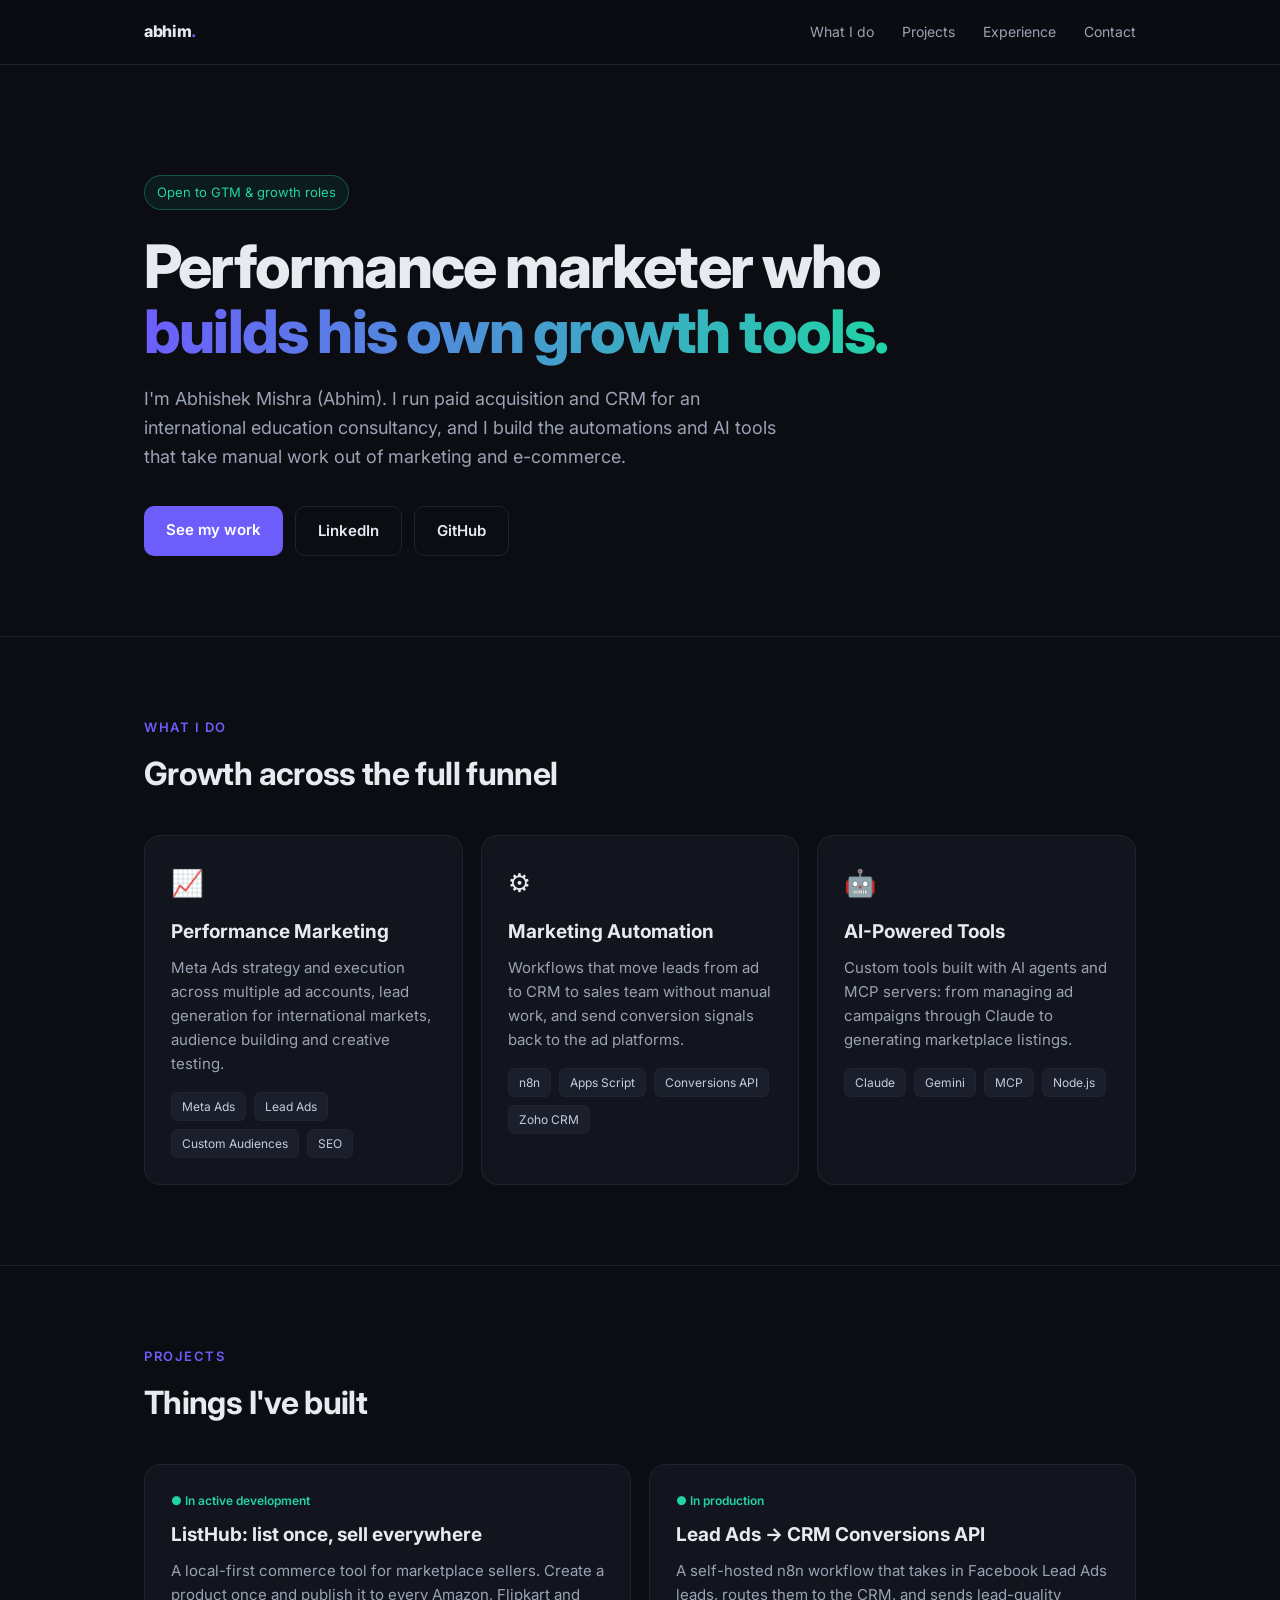
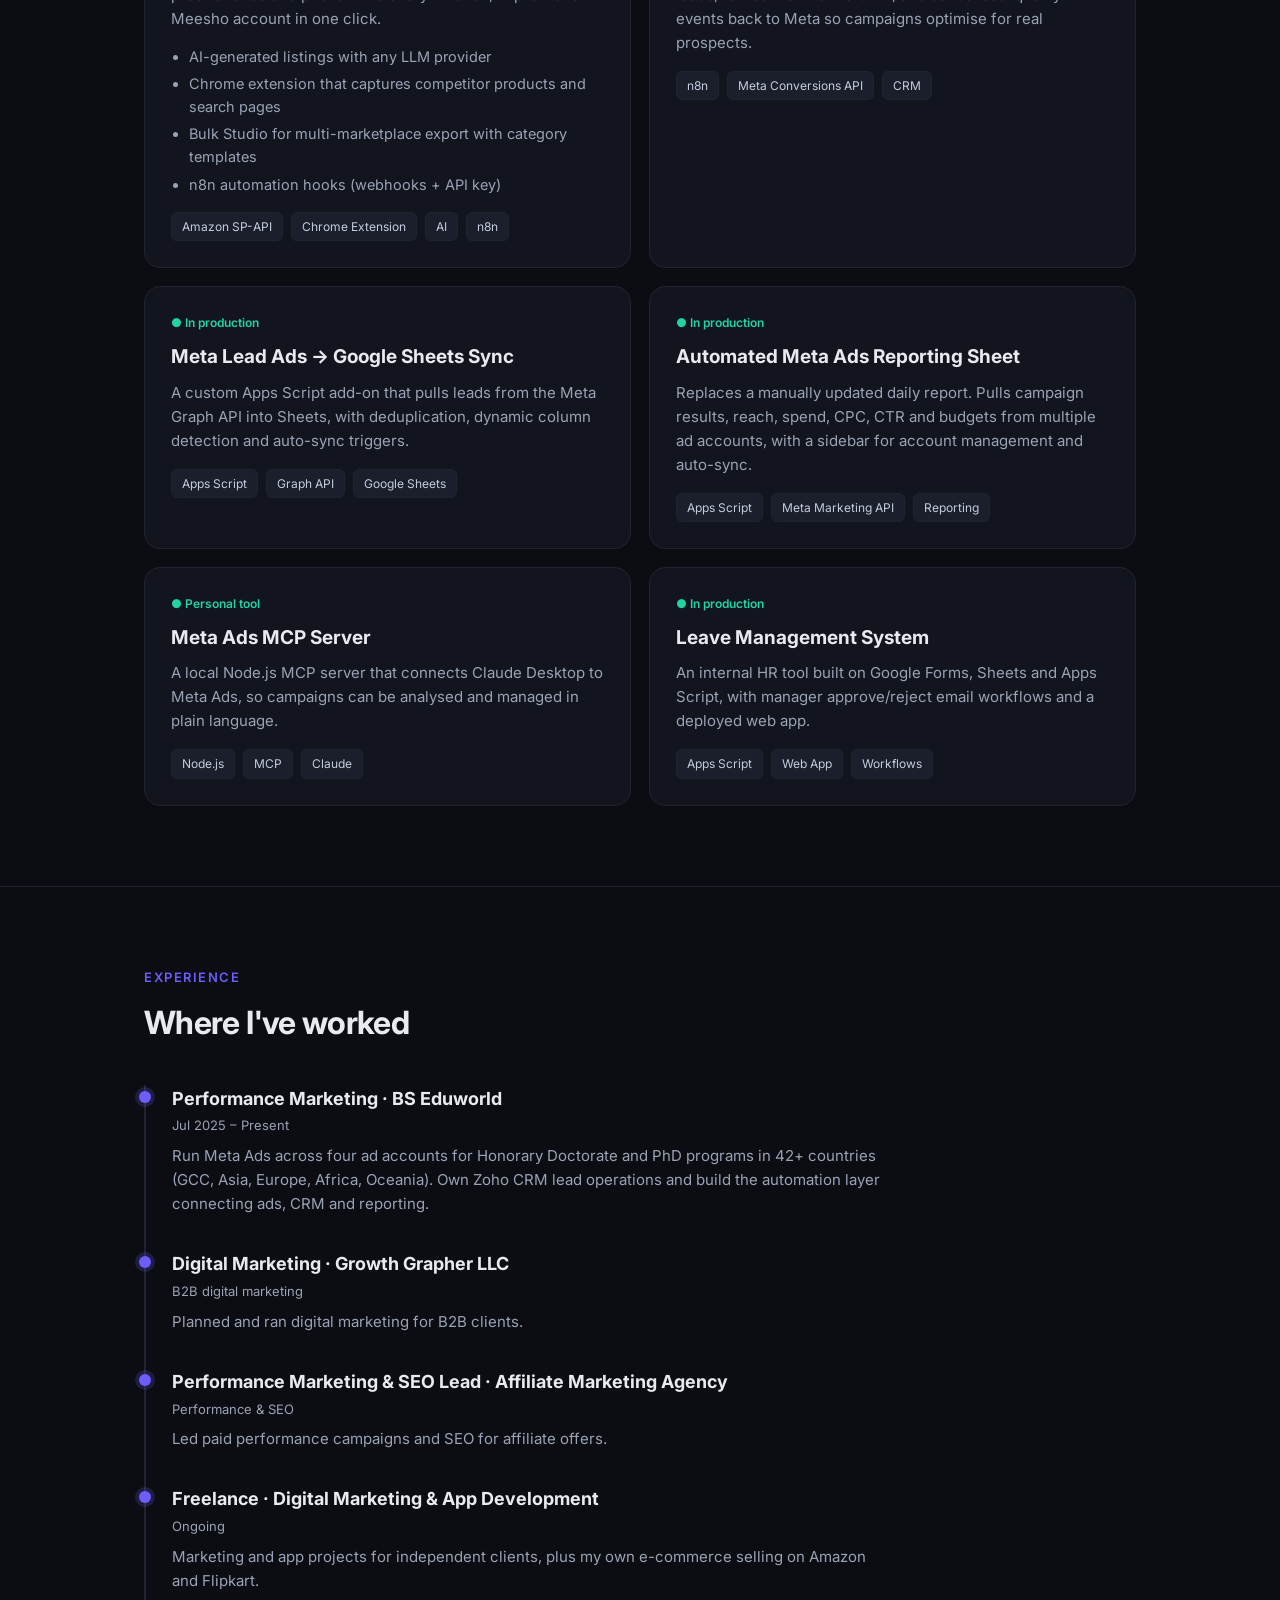
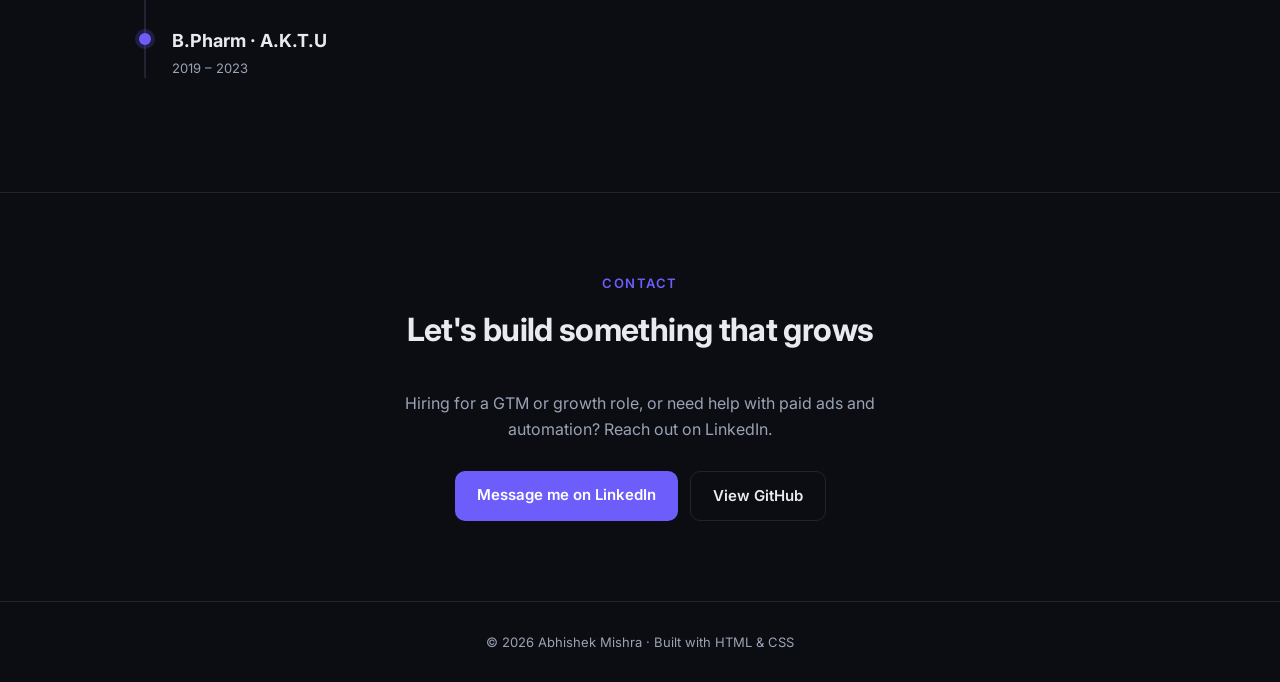
==== index.html @ 442eaf41 "Add portfolio site Co-Authored-By: Claude Opus 5.5 <noreply@anthropic.com> Claude-Session: https://c" ====
<!DOCTYPE html>
<html lang="en">
<head>
<meta charset="UTF-8">
<meta name="viewport" content="width=device-width, initial-scale=1.0">
<title>Abhishek Mishra (Abhim) | Performance Marketer & Growth Builder</title>
<meta name="description" content="Performance marketer who builds his own tools: Meta Ads, CRM, marketing automation with n8n and Apps Script, and AI tools for e-commerce sellers.">
<meta property="og:title" content="Abhishek Mishra (Abhim) | Performance Marketer & Growth Builder">
<meta property="og:description" content="Meta Ads · CRM · Marketing Automation · AI tools for e-commerce sellers">
<link rel="preconnect" href="https://fonts.googleapis.com">
<link href="https://fonts.googleapis.com/css2?family=Inter:wght@400;500;600;700;800&display=swap" rel="stylesheet">
<style>
  :root{
    --bg:#0b0d12; --panel:#12151d; --line:#1f2430; --text:#e8eaf0; --muted:#9aa3b5;
    --accent:#6d5efc; --accent2:#22d3a6;
  }
  *{box-sizing:border-box;margin:0;padding:0}
  html{scroll-behavior:smooth}
  body{font-family:Inter,system-ui,sans-serif;background:var(--bg);color:var(--text);line-height:1.6}
  a{color:inherit;text-decoration:none}
  .wrap{max-width:1040px;margin:0 auto;padding:0 24px}
  nav{position:sticky;top:0;z-index:10;background:rgba(11,13,18,.85);backdrop-filter:blur(10px);border-bottom:1px solid var(--line)}
  nav .wrap{display:flex;justify-content:space-between;align-items:center;height:64px}
  .logo{font-weight:800;letter-spacing:-.02em}
  .logo span{color:var(--accent)}
  nav ul{display:flex;gap:28px;list-style:none;font-size:14px;color:var(--muted)}
  nav ul a:hover{color:var(--text)}
  .hero{padding:110px 0 80px}
  .tag{display:inline-block;font-size:13px;color:var(--accent2);border:1px solid rgba(34,211,166,.3);background:rgba(34,211,166,.08);padding:6px 12px;border-radius:999px;margin-bottom:24px}
  h1{font-size:clamp(36px,6vw,60px);line-height:1.08;letter-spacing:-.03em;font-weight:800;max-width:820px}
  h1 .grad{background:linear-gradient(90deg,var(--accent),var(--accent2));-webkit-background-clip:text;background-clip:text;color:transparent}
  .lead{font-size:18px;color:var(--muted);max-width:640px;margin:22px 0 34px}
  .btns{display:flex;gap:12px;flex-wrap:wrap}
  .btn{padding:12px 22px;border-radius:10px;font-weight:600;font-size:15px;transition:.2s}
  .btn.primary{background:var(--accent);color:#fff}
  .btn.primary:hover{filter:brightness(1.1)}
  .btn.ghost{border:1px solid var(--line)}
  .btn.ghost:hover{border-color:var(--muted)}
  section{padding:80px 0;border-top:1px solid var(--line)}
  .eyebrow{font-size:13px;text-transform:uppercase;letter-spacing:.12em;color:var(--accent);font-weight:600;margin-bottom:10px}
  h2{font-size:32px;letter-spacing:-.02em;margin-bottom:36px}
  .grid{display:grid;gap:18px}
  .g3{grid-template-columns:repeat(auto-fit,minmax(280px,1fr))}
  .g2{grid-template-columns:repeat(auto-fit,minmax(420px,1fr))}
  .card{background:var(--panel);border:1px solid var(--line);border-radius:16px;padding:26px;transition:.2s}
  .card:hover{border-color:#2d3446;transform:translateY(-2px)}
  .card h3{font-size:19px;margin-bottom:8px}
  .card p{color:var(--muted);font-size:15px}
  .icon{font-size:26px;margin-bottom:14px}
  .chips{display:flex;flex-wrap:wrap;gap:8px;margin-top:16px}
  .chip{font-size:12px;padding:4px 10px;border-radius:6px;background:#1a1f2b;color:#c6cbe0;border:1px solid var(--line)}
  .proj .status{font-size:12px;color:var(--accent2);font-weight:600;margin-bottom:10px;display:block}
  .proj ul{margin:14px 0 0 18px;color:var(--muted);font-size:14.5px}
  .proj li{margin-bottom:4px}
  .timeline{border-left:2px solid var(--line);padding-left:26px}
  .tl-item{position:relative;margin-bottom:34px}
  .tl-item::before{content:"";position:absolute;left:-33px;top:6px;width:12px;height:12px;border-radius:50%;background:var(--accent);box-shadow:0 0 0 4px rgba(109,94,252,.2)}
  .tl-item h3{font-size:18px}
  .tl-item .when{font-size:13px;color:var(--muted);margin:2px 0 8px}
  .tl-item p{color:var(--muted);font-size:15px;max-width:720px}
  .contact{text-align:center}
  .contact p{color:var(--muted);max-width:560px;margin:0 auto 28px}
  .contact .btns{justify-content:center}
  footer{padding:30px 0;border-top:1px solid var(--line);color:var(--muted);font-size:13px;text-align:center}
  @media(max-width:700px){nav ul{display:none}.g2{grid-template-columns:1fr}.hero{padding:70px 0 50px}}
</style>
</head>
<body>

<nav>
  <div class="wrap">
    <a href="#" class="logo">abhim<span>.</span></a>
    <ul>
      <li><a href="#what">What I do</a></li>
      <li><a href="#projects">Projects</a></li>
      <li><a href="#experience">Experience</a></li>
      <li><a href="#contact">Contact</a></li>
    </ul>
  </div>
</nav>

<header class="hero">
  <div class="wrap">
    <span class="tag">Open to GTM & growth roles</span>
    <h1>Performance marketer who <span class="grad">builds his own growth tools.</span></h1>
    <p class="lead">I'm Abhishek Mishra (Abhim). I run paid acquisition and CRM for an international education consultancy, and I build the automations and AI tools that take manual work out of marketing and e-commerce.</p>
    <div class="btns">
      <a class="btn primary" href="#projects">See my work</a>
      <a class="btn ghost" href="https://www.linkedin.com/in/abhishek-mishra-ln/" target="_blank" rel="noopener">LinkedIn</a>
      <a class="btn ghost" href="https://github.com/abhimxspace" target="_blank" rel="noopener">GitHub</a>
    </div>
  </div>
</header>

<section id="what">
  <div class="wrap">
    <div class="eyebrow">What I do</div>
    <h2>Growth across the full funnel</h2>
    <div class="grid g3">
      <div class="card">
        <div class="icon">📈</div>
        <h3>Performance Marketing</h3>
        <p>Meta Ads strategy and execution across multiple ad accounts, lead generation for international markets, audience building and creative testing.</p>
        <div class="chips"><span class="chip">Meta Ads</span><span class="chip">Lead Ads</span><span class="chip">Custom Audiences</span><span class="chip">SEO</span></div>
      </div>
      <div class="card">
        <div class="icon">⚙️</div>
        <h3>Marketing Automation</h3>
        <p>Workflows that move leads from ad to CRM to sales team without manual work, and send conversion signals back to the ad platforms.</p>
        <div class="chips"><span class="chip">n8n</span><span class="chip">Apps Script</span><span class="chip">Conversions API</span><span class="chip">Zoho CRM</span></div>
      </div>
      <div class="card">
        <div class="icon">🤖</div>
        <h3>AI-Powered Tools</h3>
        <p>Custom tools built with AI agents and MCP servers: from managing ad campaigns through Claude to generating marketplace listings.</p>
        <div class="chips"><span class="chip">Claude</span><span class="chip">Gemini</span><span class="chip">MCP</span><span class="chip">Node.js</span></div>
      </div>
    </div>
  </div>
</section>

<section id="projects">
  <div class="wrap">
    <div class="eyebrow">Projects</div>
    <h2>Things I've built</h2>
    <div class="grid g2">
      <div class="card proj">
        <span class="status">● In active development</span>
        <h3>ListHub: list once, sell everywhere</h3>
        <p>A local-first commerce tool for marketplace sellers. Create a product once and publish it to every Amazon, Flipkart and Meesho account in one click.</p>
        <ul>
          <li>AI-generated listings with any LLM provider</li>
          <li>Chrome extension that captures competitor products and search pages</li>
          <li>Bulk Studio for multi-marketplace export with category templates</li>
          <li>n8n automation hooks (webhooks + API key)</li>
        </ul>
        <div class="chips"><span class="chip">Amazon SP-API</span><span class="chip">Chrome Extension</span><span class="chip">AI</span><span class="chip">n8n</span></div>
      </div>
      <div class="card proj">
        <span class="status">● In production</span>
        <h3>Lead Ads → CRM Conversions API</h3>
        <p>A self-hosted n8n workflow that takes in Facebook Lead Ads leads, routes them to the CRM, and sends lead-quality events back to Meta so campaigns optimise for real prospects.</p>
        <div class="chips"><span class="chip">n8n</span><span class="chip">Meta Conversions API</span><span class="chip">CRM</span></div>
      </div>
      <div class="card proj">
        <span class="status">● In production</span>
        <h3>Meta Lead Ads → Google Sheets Sync</h3>
        <p>A custom Apps Script add-on that pulls leads from the Meta Graph API into Sheets, with deduplication, dynamic column detection and auto-sync triggers.</p>
        <div class="chips"><span class="chip">Apps Script</span><span class="chip">Graph API</span><span class="chip">Google Sheets</span></div>
      </div>
      <div class="card proj">
        <span class="status">● In production</span>
        <h3>Automated Meta Ads Reporting Sheet</h3>
        <p>Replaces a manually updated daily report. Pulls campaign results, reach, spend, CPC, CTR and budgets from multiple ad accounts, with a sidebar for account management and auto-sync.</p>
        <div class="chips"><span class="chip">Apps Script</span><span class="chip">Meta Marketing API</span><span class="chip">Reporting</span></div>
      </div>
      <div class="card proj">
        <span class="status">● Personal tool</span>
        <h3>Meta Ads MCP Server</h3>
        <p>A local Node.js MCP server that connects Claude Desktop to Meta Ads, so campaigns can be analysed and managed in plain language.</p>
        <div class="chips"><span class="chip">Node.js</span><span class="chip">MCP</span><span class="chip">Claude</span></div>
      </div>
      <div class="card proj">
        <span class="status">● In production</span>
        <h3>Leave Management System</h3>
        <p>An internal HR tool built on Google Forms, Sheets and Apps Script, with manager approve/reject email workflows and a deployed web app.</p>
        <div class="chips"><span class="chip">Apps Script</span><span class="chip">Web App</span><span class="chip">Workflows</span></div>
      </div>
    </div>
  </div>
</section>

<section id="experience">
  <div class="wrap">
    <div class="eyebrow">Experience</div>
    <h2>Where I've worked</h2>
    <div class="timeline">
      <div class="tl-item">
        <h3>Performance Marketing · BS Eduworld</h3>
        <div class="when">Jul 2025 – Present</div>
        <p>Run Meta Ads across four ad accounts for Honorary Doctorate and PhD programs in 42+ countries (GCC, Asia, Europe, Africa, Oceania). Own Zoho CRM lead operations and build the automation layer connecting ads, CRM and reporting.</p>
      </div>
      <div class="tl-item">
        <h3>Digital Marketing · Growth Grapher LLC</h3>
        <div class="when">B2B digital marketing</div>
        <p>Planned and ran digital marketing for B2B clients.</p>
      </div>
      <div class="tl-item">
        <h3>Performance Marketing & SEO Lead · Affiliate Marketing Agency</h3>
        <div class="when">Performance & SEO</div>
        <p>Led paid performance campaigns and SEO for affiliate offers.</p>
      </div>
      <div class="tl-item">
        <h3>Freelance · Digital Marketing & App Development</h3>
        <div class="when">Ongoing</div>
        <p>Marketing and app projects for independent clients, plus my own e-commerce selling on Amazon and Flipkart.</p>
      </div>
      <div class="tl-item">
        <h3>B.Pharm · A.K.T.U</h3>
        <div class="when">2019 – 2023</div>
      </div>
    </div>
  </div>
</section>

<section id="contact" class="contact">
  <div class="wrap">
    <div class="eyebrow">Contact</div>
    <h2>Let's build something that grows</h2>
    <p>Hiring for a GTM or growth role, or need help with paid ads and automation? Reach out on LinkedIn.</p>
    <div class="btns">
      <a class="btn primary" href="https://www.linkedin.com/in/abhishek-mishra-ln/" target="_blank" rel="noopener">Message me on LinkedIn</a>
      <a class="btn ghost" href="https://github.com/abhimxspace" target="_blank" rel="noopener">View GitHub</a>
    </div>
  </div>
</section>

<footer>© 2026 Abhishek Mishra · Built with HTML & CSS</footer>

</body>
</html>
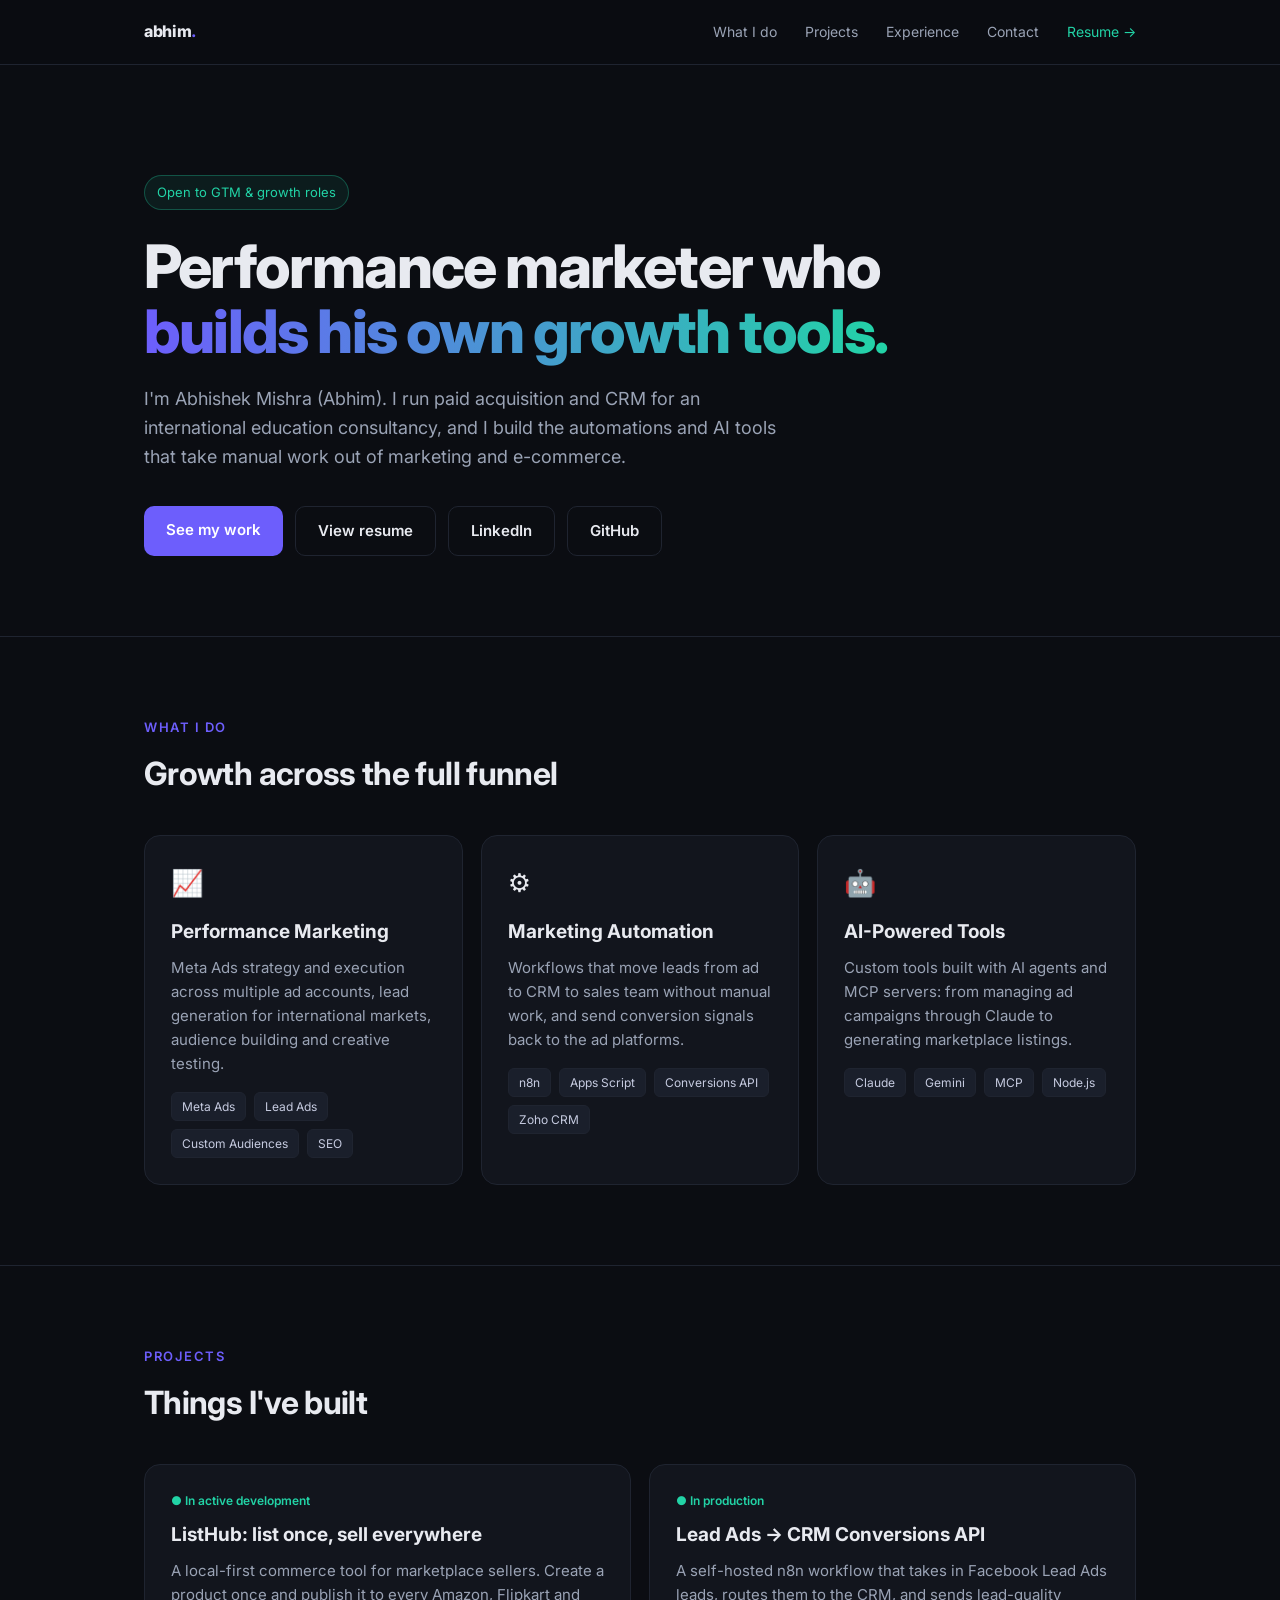
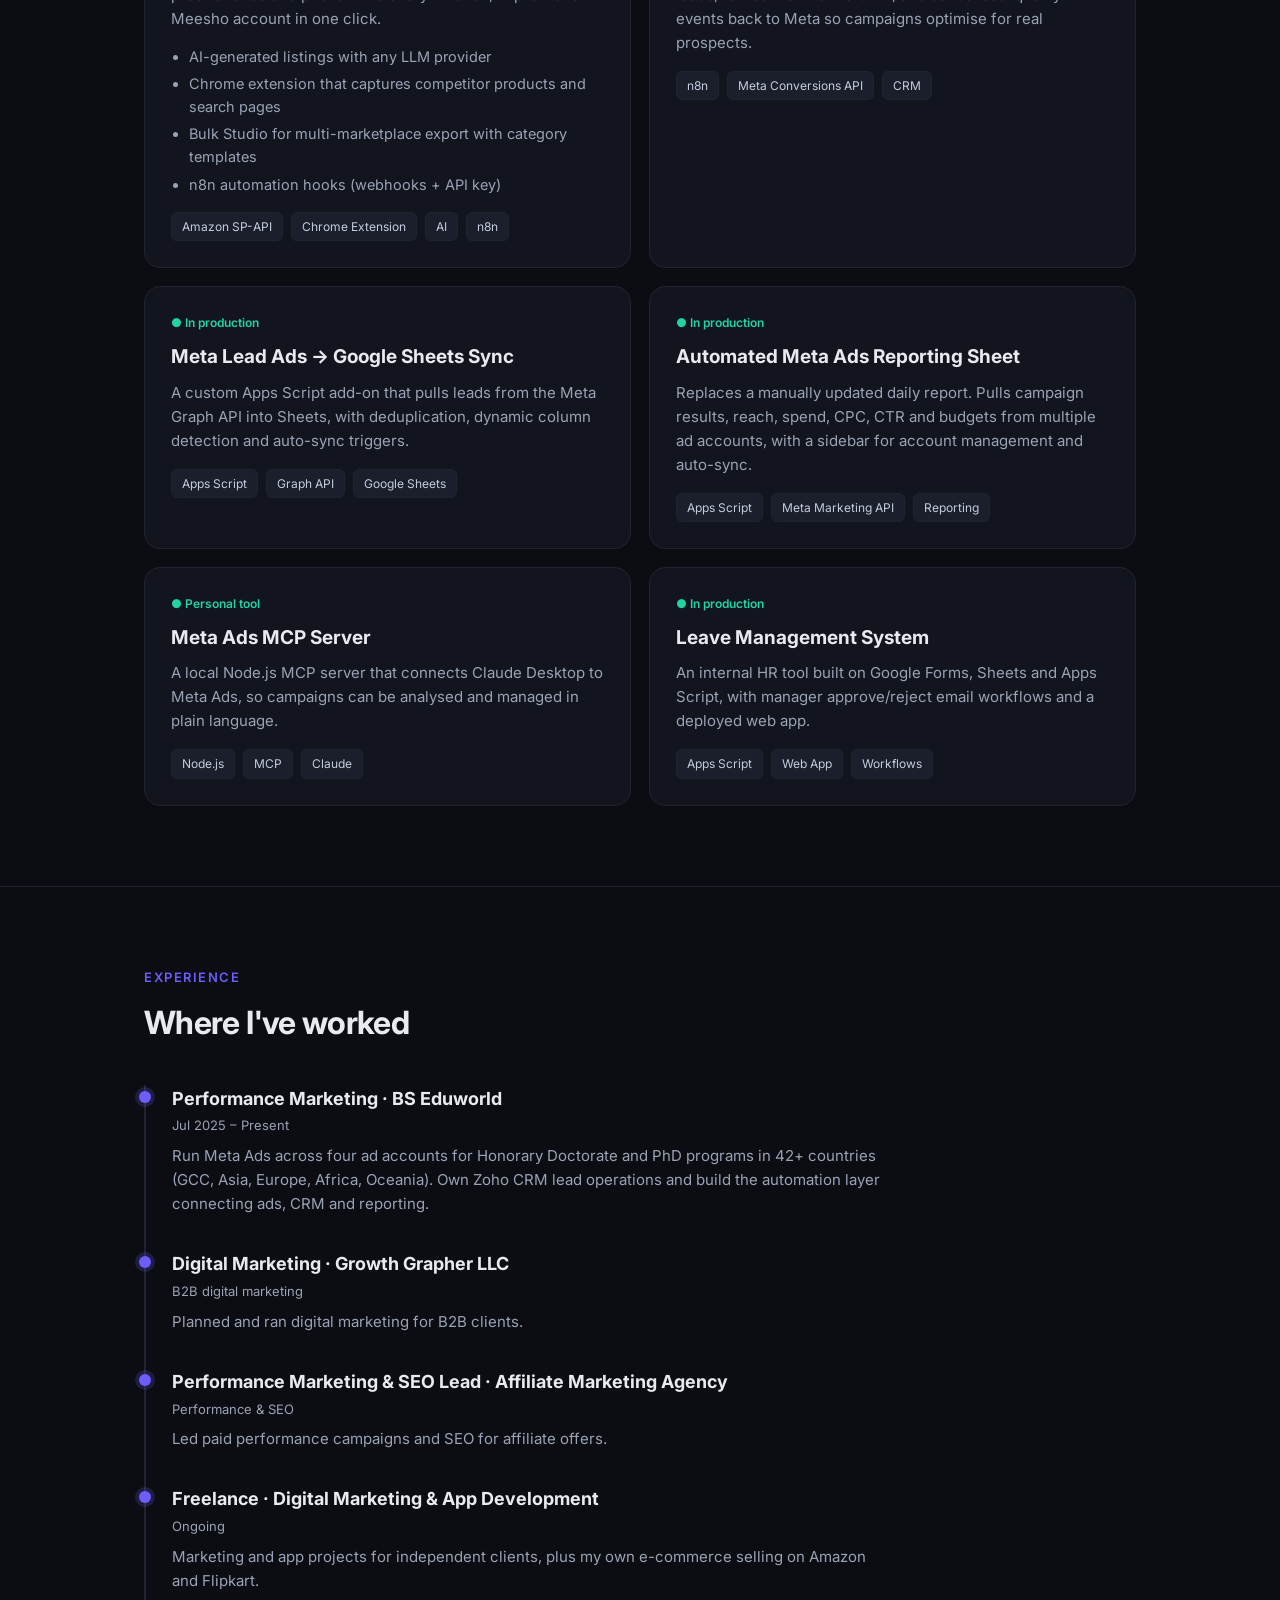
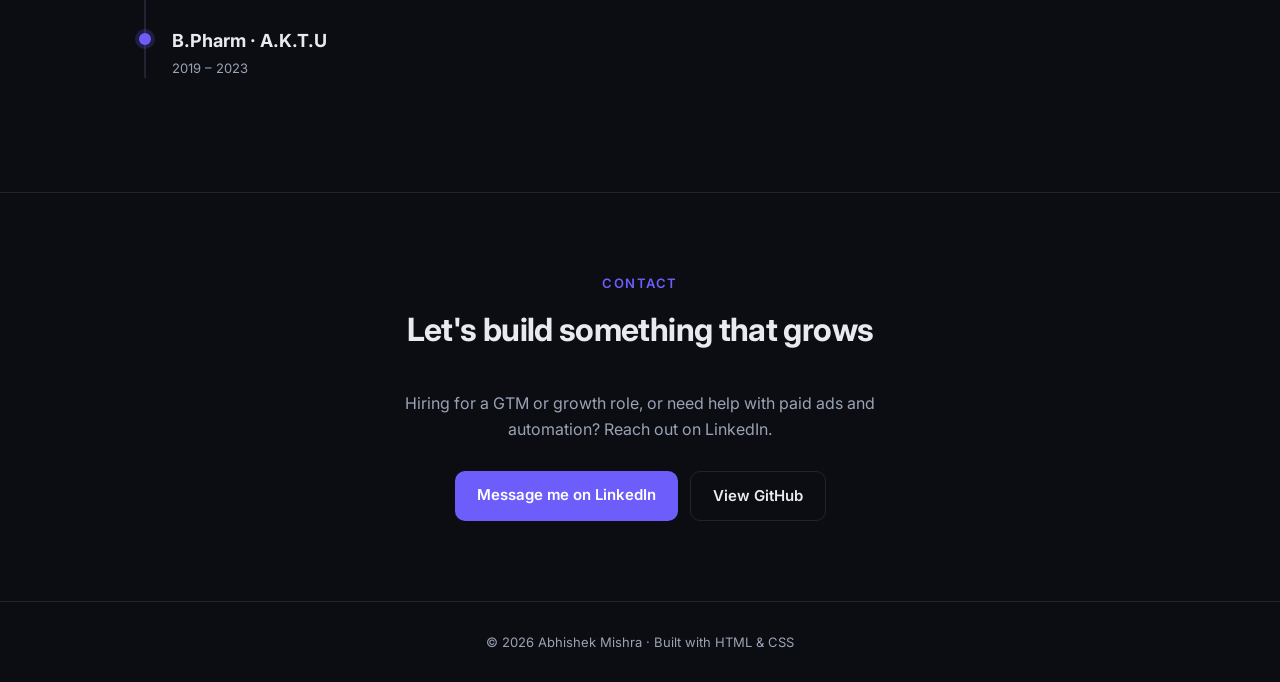
==== commit 28d6f994: "Add animated resume page and link it from portfolio Co-Authored-By: Claude Opus 5.5 <noreply@anthrop" ====
--- a/index.html
+++ b/index.html
@@ -75,6 +75,7 @@
       <li><a href="#projects">Projects</a></li>
       <li><a href="#experience">Experience</a></li>
       <li><a href="#contact">Contact</a></li>
+      <li><a href="resume.html" style="color:#22d3a6">Resume →</a></li>
     </ul>
   </div>
 </nav>
@@ -86,6 +87,7 @@
     <p class="lead">I'm Abhishek Mishra (Abhim). I run paid acquisition and CRM for an international education consultancy, and I build the automations and AI tools that take manual work out of marketing and e-commerce.</p>
     <div class="btns">
       <a class="btn primary" href="#projects">See my work</a>
+      <a class="btn ghost" href="resume.html">View resume</a>
       <a class="btn ghost" href="https://www.linkedin.com/in/abhishek-mishra-ln/" target="_blank" rel="noopener">LinkedIn</a>
       <a class="btn ghost" href="https://github.com/abhimxspace" target="_blank" rel="noopener">GitHub</a>
     </div>
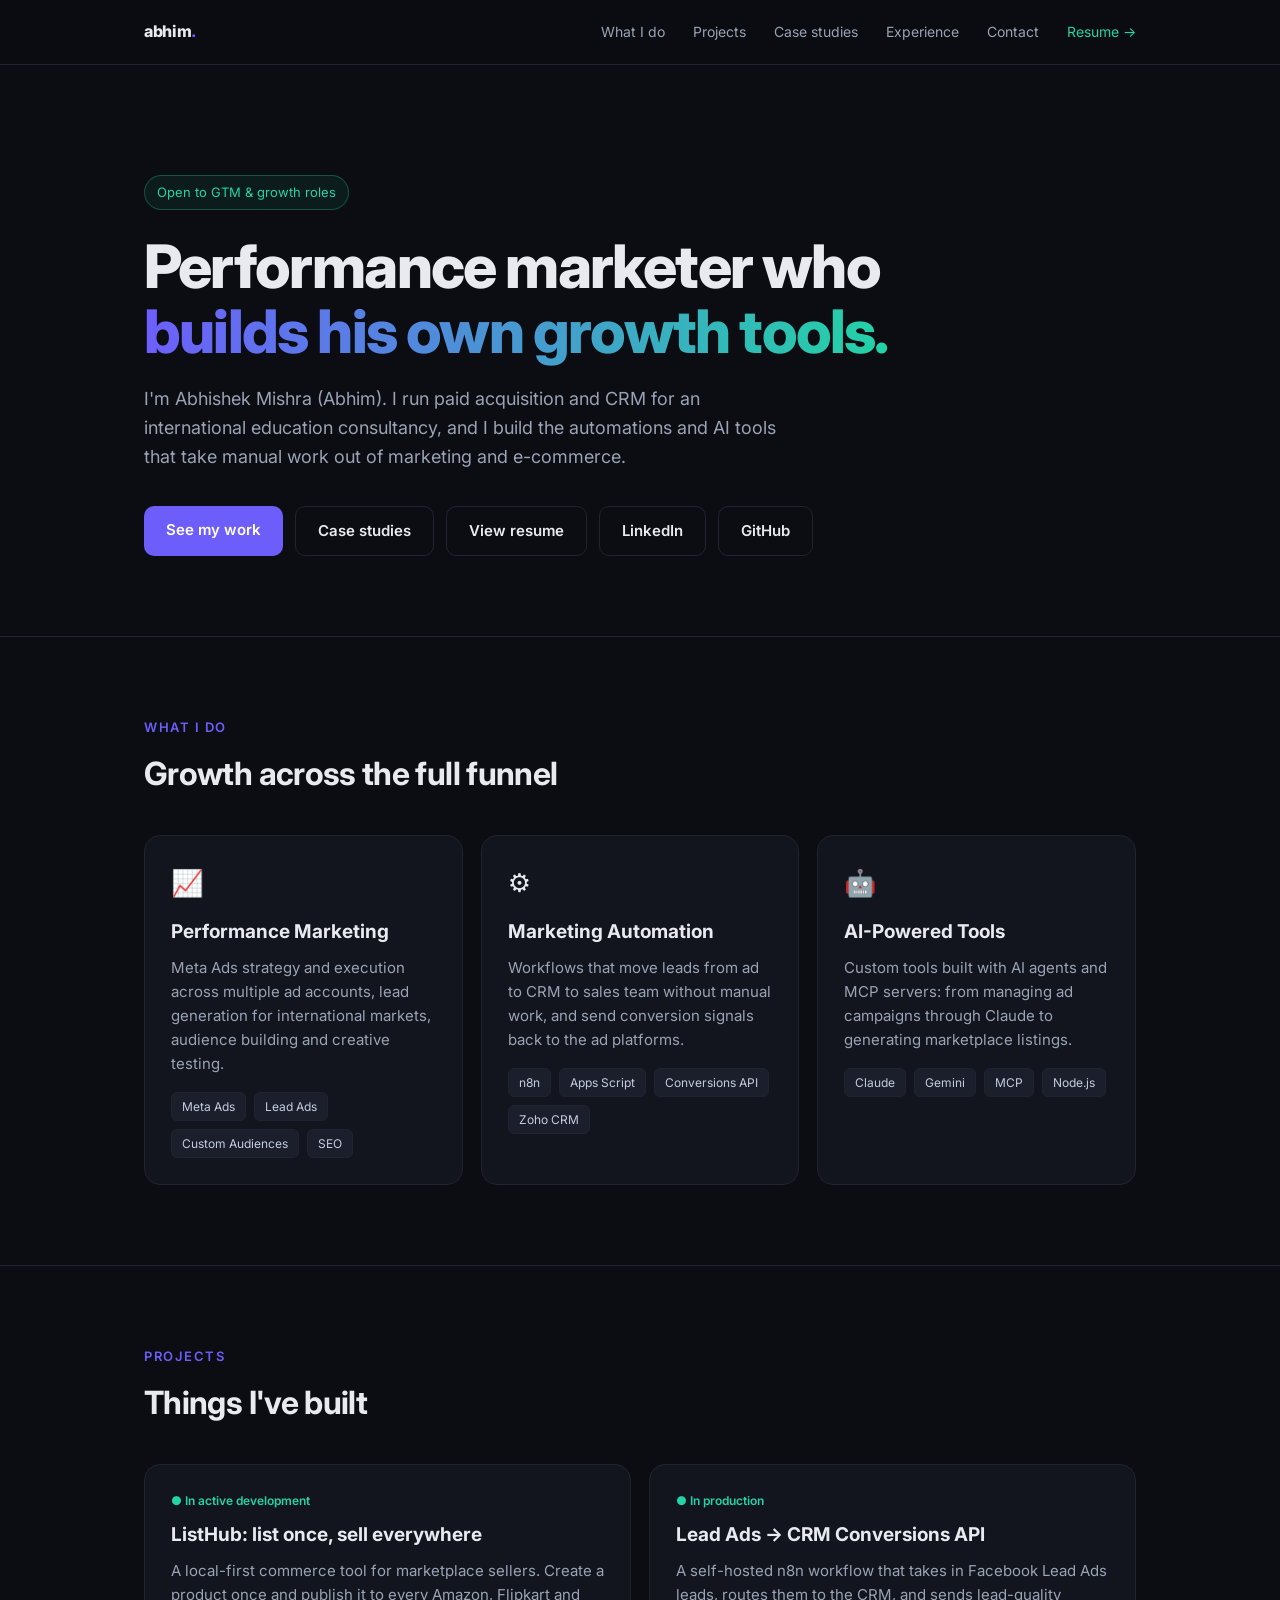
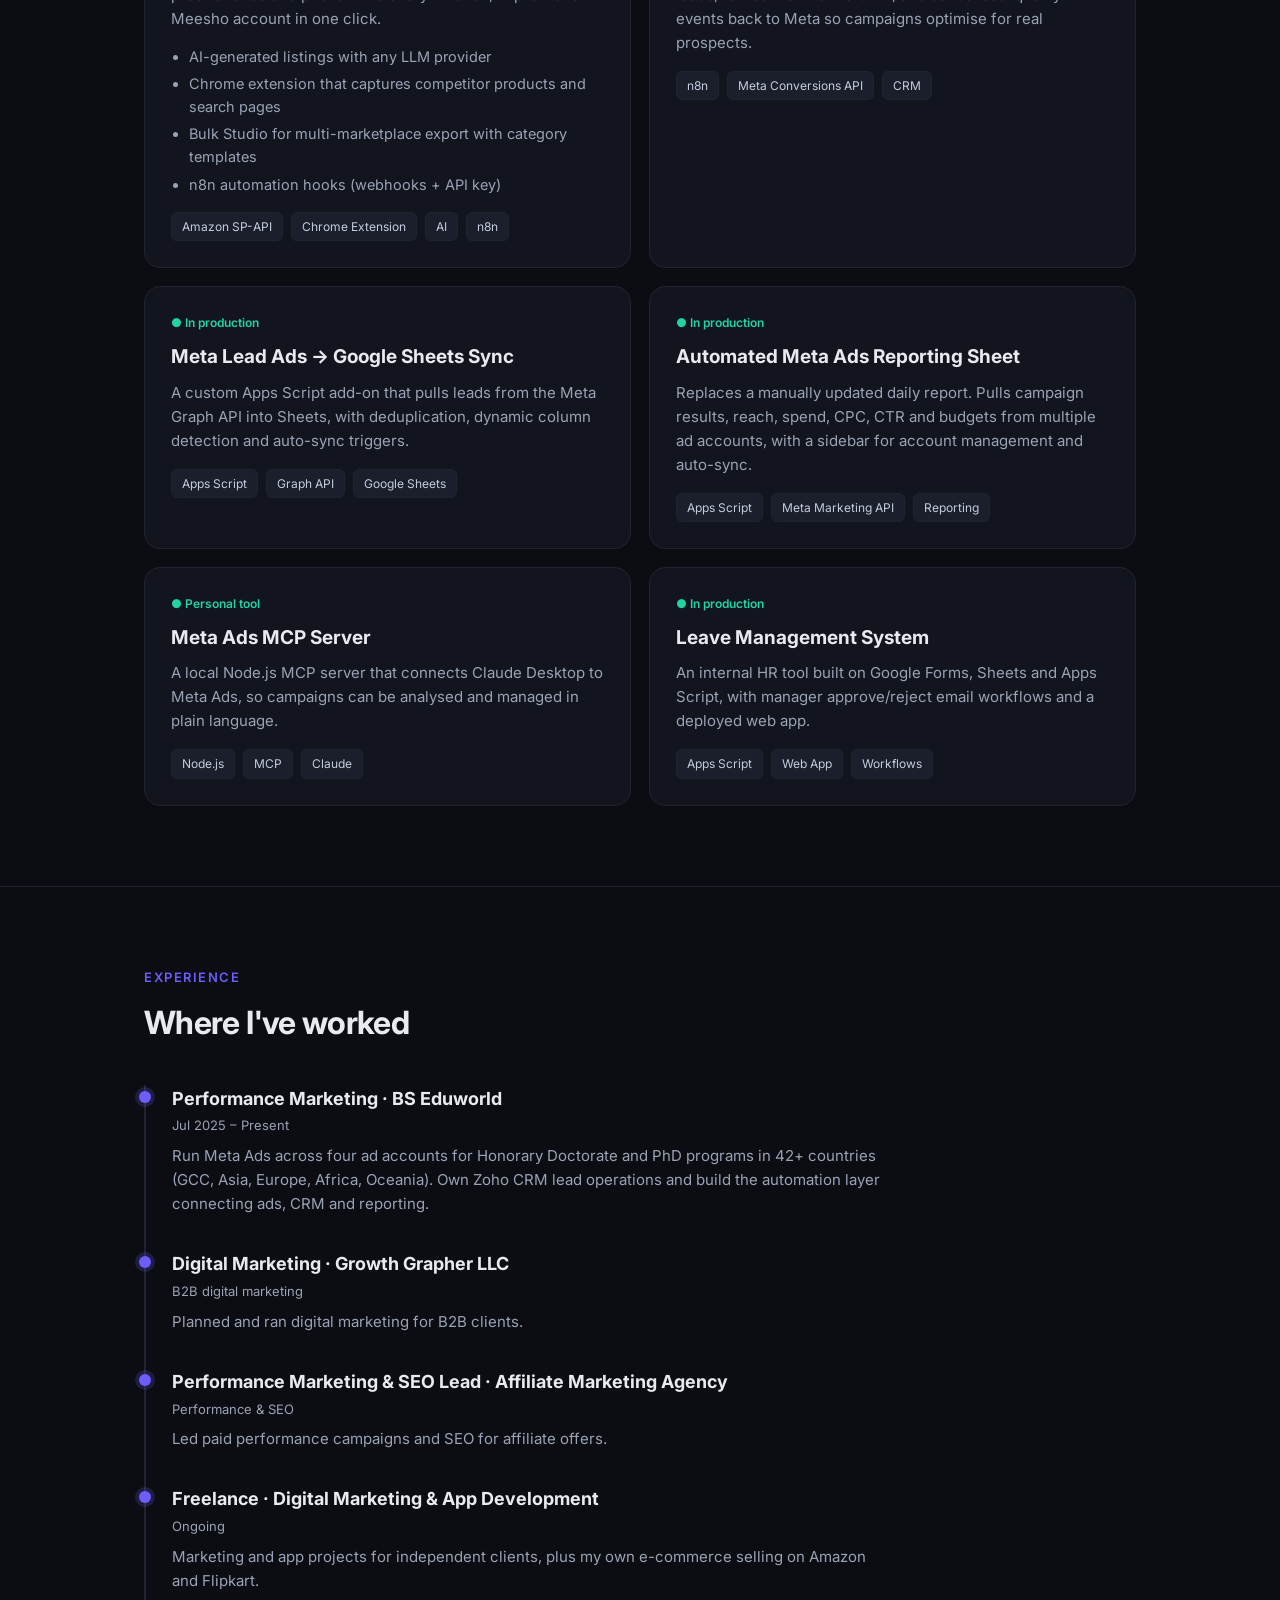
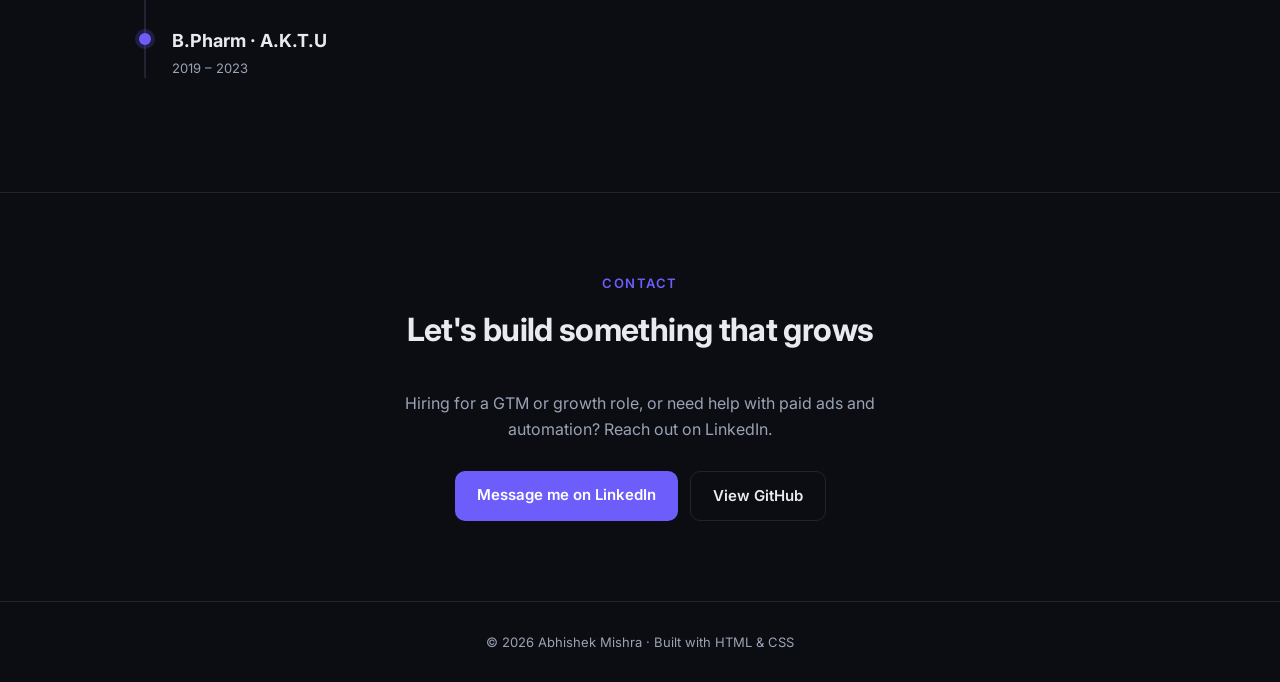
==== commit 9daa89bf: "Add anonymised case studies page Co-Authored-By: Claude Opus 5.5 <noreply@anthropic.com> Claude-Sess" ====
--- a/index.html
+++ b/index.html
@@ -73,6 +73,7 @@
     <ul>
       <li><a href="#what">What I do</a></li>
       <li><a href="#projects">Projects</a></li>
+      <li><a href="case-studies.html">Case studies</a></li>
       <li><a href="#experience">Experience</a></li>
       <li><a href="#contact">Contact</a></li>
       <li><a href="resume.html" style="color:#22d3a6">Resume →</a></li>
@@ -87,6 +88,7 @@
     <p class="lead">I'm Abhishek Mishra (Abhim). I run paid acquisition and CRM for an international education consultancy, and I build the automations and AI tools that take manual work out of marketing and e-commerce.</p>
     <div class="btns">
       <a class="btn primary" href="#projects">See my work</a>
+      <a class="btn ghost" href="case-studies.html">Case studies</a>
       <a class="btn ghost" href="resume.html">View resume</a>
       <a class="btn ghost" href="https://www.linkedin.com/in/abhishek-mishra-ln/" target="_blank" rel="noopener">LinkedIn</a>
       <a class="btn ghost" href="https://github.com/abhimxspace" target="_blank" rel="noopener">GitHub</a>
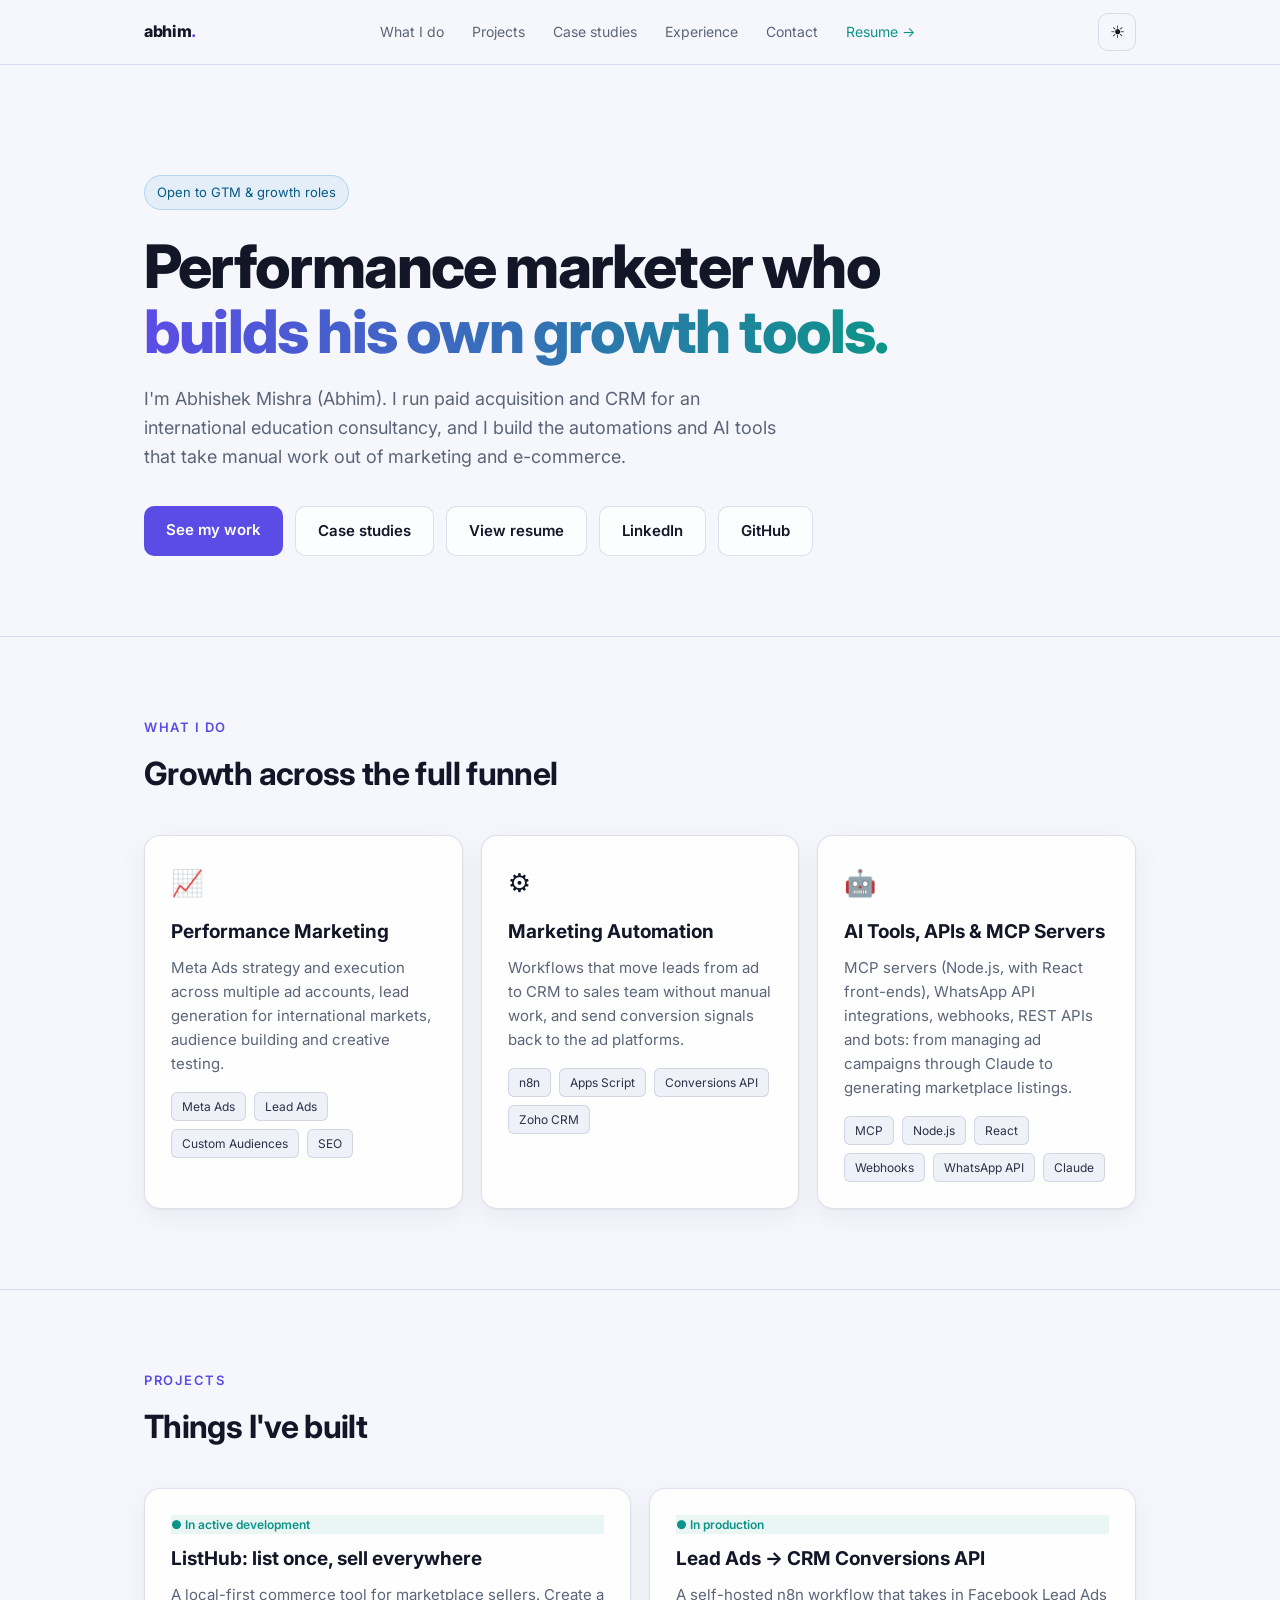
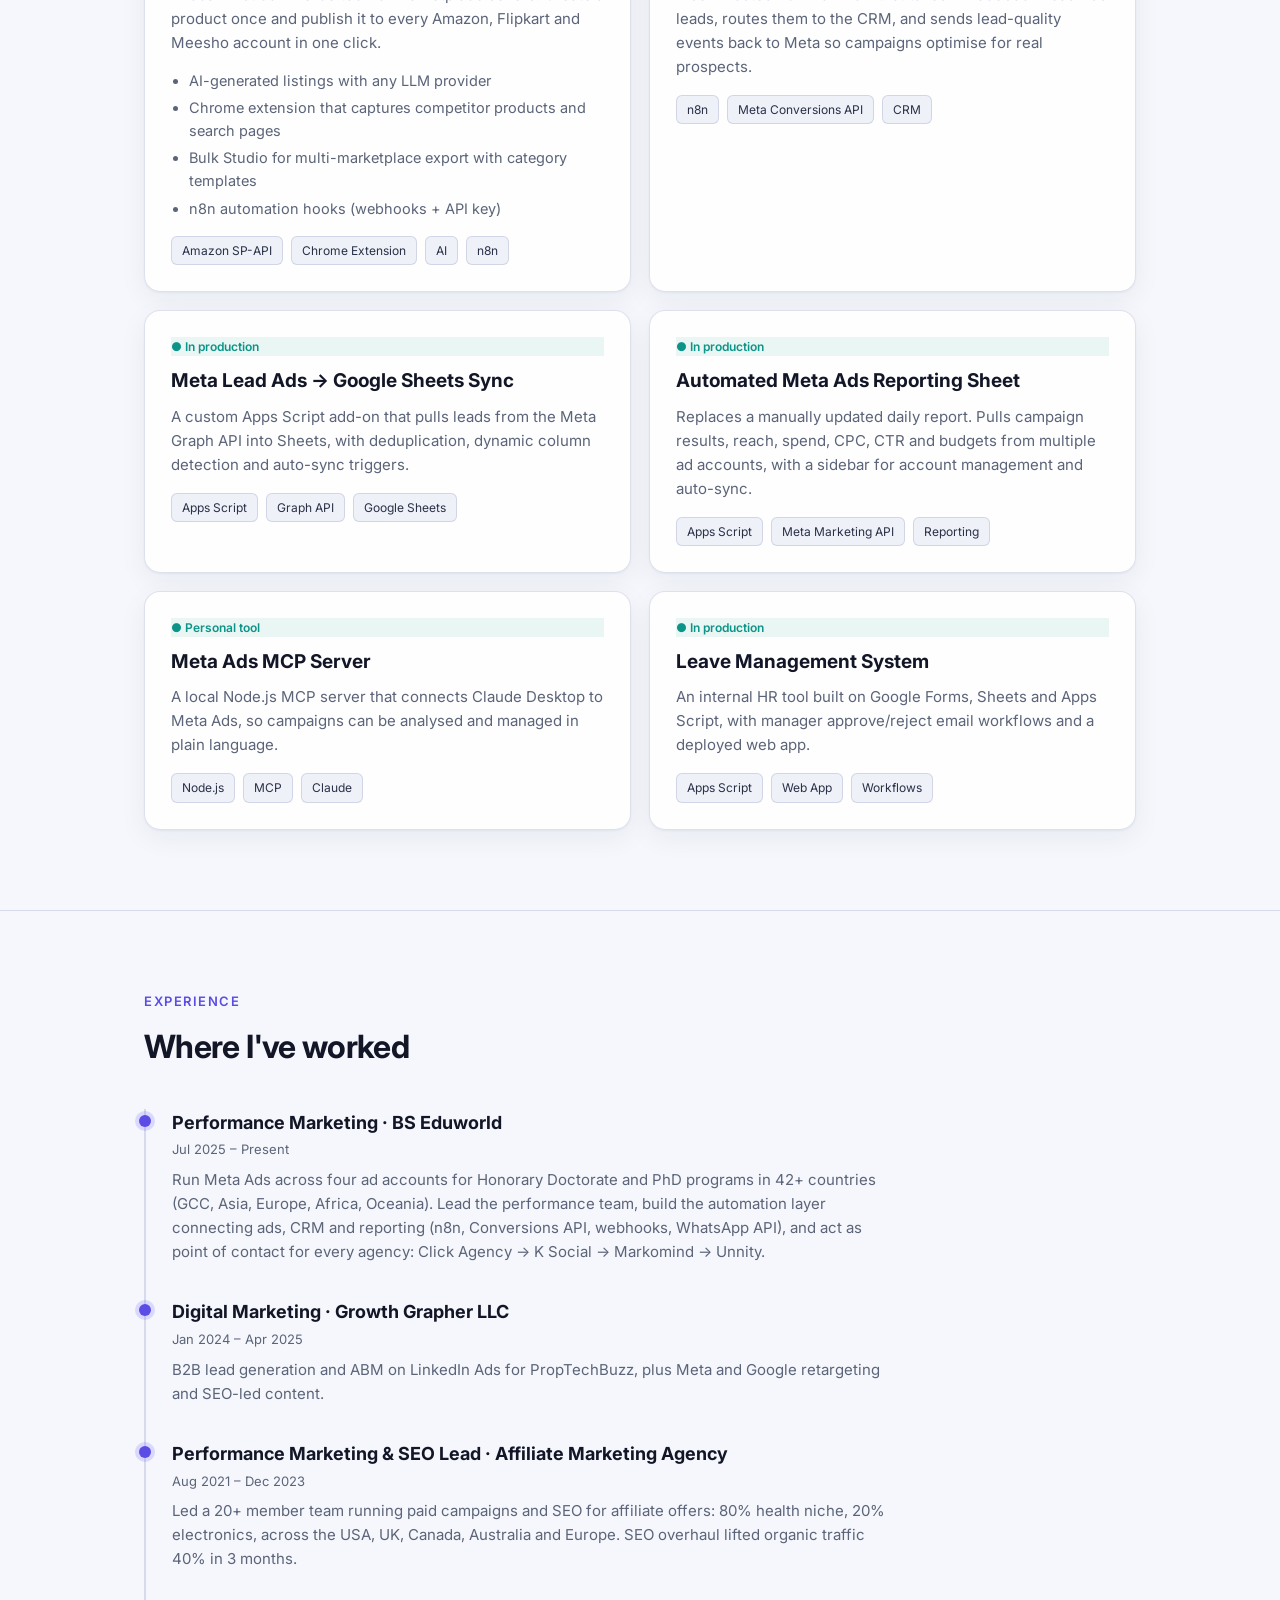
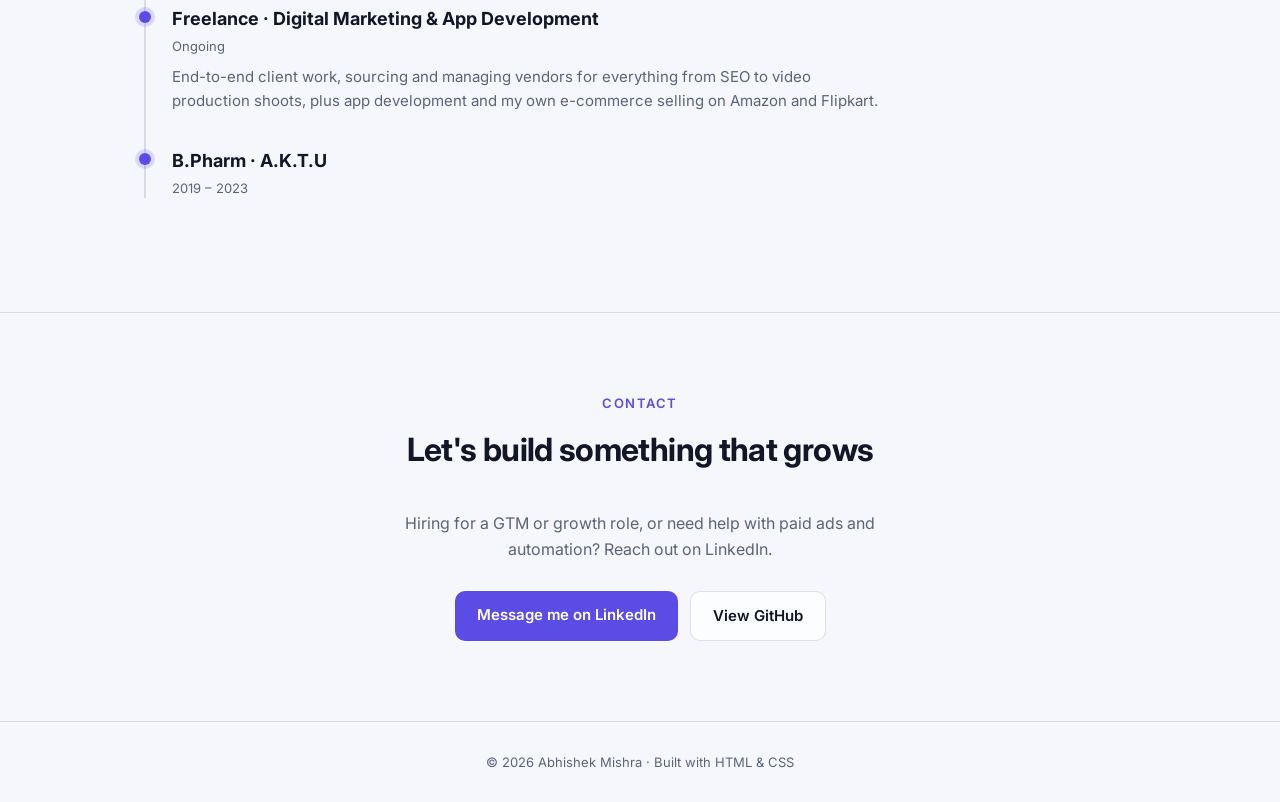
==== commit 0f905599: "Add light/dark theme, fix resume counters and PDF download, update experience - Light/dark theme tog" ====
--- a/index.html
+++ b/index.html
@@ -2,11 +2,18 @@
 <html lang="en">
 <head>
 <meta charset="UTF-8">
+<meta property="og:type" content="website">
+<meta property="og:url" content="https://abhimxspace.github.io/portfolio/">
+<meta property="og:title" content="Abhishek Mishra | Performance Marketing & Automation Lead">
+<meta property="og:description" content="I run the ads and build the system behind them: Meta Ads, n8n, Conversions API, AI tools. Portfolio, case studies and resume.">
+<meta property="og:image" content="https://abhimxspace.github.io/portfolio/img/og-portfolio.png">
+<meta property="og:image:width" content="1200">
+<meta property="og:image:height" content="627">
+<meta name="twitter:card" content="summary_large_image">
+<meta name="twitter:image" content="https://abhimxspace.github.io/portfolio/img/og-portfolio.png">
 <meta name="viewport" content="width=device-width, initial-scale=1.0">
 <title>Abhishek Mishra (Abhim) | Performance Marketer & Growth Builder</title>
 <meta name="description" content="Performance marketer who builds his own tools: Meta Ads, CRM, marketing automation with n8n and Apps Script, and AI tools for e-commerce sellers.">
-<meta property="og:title" content="Abhishek Mishra (Abhim) | Performance Marketer & Growth Builder">
-<meta property="og:description" content="Meta Ads · CRM · Marketing Automation · AI tools for e-commerce sellers">
 <link rel="preconnect" href="https://fonts.googleapis.com">
 <link href="https://fonts.googleapis.com/css2?family=Inter:wght@400;500;600;700;800&display=swap" rel="stylesheet">
 <style>
@@ -64,6 +71,9 @@
   footer{padding:30px 0;border-top:1px solid var(--line);color:var(--muted);font-size:13px;text-align:center}
   @media(max-width:700px){nav ul{display:none}.g2{grid-template-columns:1fr}.hero{padding:70px 0 50px}}
 </style>
+<meta name="theme-color" content="#05060a">
+<link rel="stylesheet" href="theme.css">
+<script src="theme.js"></script>
 </head>
 <body>
 
@@ -76,7 +86,7 @@
       <li><a href="case-studies.html">Case studies</a></li>
       <li><a href="#experience">Experience</a></li>
       <li><a href="#contact">Contact</a></li>
-      <li><a href="resume.html" style="color:#22d3a6">Resume →</a></li>
+      <li><a href="resume.html" style="color:var(--accent2)">Resume →</a></li>
     </ul>
   </div>
 </nav>
@@ -115,9 +125,9 @@
       </div>
       <div class="card">
         <div class="icon">🤖</div>
-        <h3>AI-Powered Tools</h3>
-        <p>Custom tools built with AI agents and MCP servers: from managing ad campaigns through Claude to generating marketplace listings.</p>
-        <div class="chips"><span class="chip">Claude</span><span class="chip">Gemini</span><span class="chip">MCP</span><span class="chip">Node.js</span></div>
+        <h3>AI Tools, APIs & MCP Servers</h3>
+        <p>MCP servers (Node.js, with React front-ends), WhatsApp API integrations, webhooks, REST APIs and bots: from managing ad campaigns through Claude to generating marketplace listings.</p>
+        <div class="chips"><span class="chip">MCP</span><span class="chip">Node.js</span><span class="chip">React</span><span class="chip">Webhooks</span><span class="chip">WhatsApp API</span><span class="chip">Claude</span></div>
       </div>
     </div>
   </div>
@@ -182,22 +192,22 @@
       <div class="tl-item">
         <h3>Performance Marketing · BS Eduworld</h3>
         <div class="when">Jul 2025 – Present</div>
-        <p>Run Meta Ads across four ad accounts for Honorary Doctorate and PhD programs in 42+ countries (GCC, Asia, Europe, Africa, Oceania). Own Zoho CRM lead operations and build the automation layer connecting ads, CRM and reporting.</p>
+        <p>Run Meta Ads across four ad accounts for Honorary Doctorate and PhD programs in 42+ countries (GCC, Asia, Europe, Africa, Oceania). Lead the performance team, build the automation layer connecting ads, CRM and reporting (n8n, Conversions API, webhooks, WhatsApp API), and act as point of contact for every agency: Click Agency → K Social → Markomind → Unnity.</p>
       </div>
       <div class="tl-item">
         <h3>Digital Marketing · Growth Grapher LLC</h3>
-        <div class="when">B2B digital marketing</div>
-        <p>Planned and ran digital marketing for B2B clients.</p>
+        <div class="when">Jan 2024 – Apr 2025</div>
+        <p>B2B lead generation and ABM on LinkedIn Ads for PropTechBuzz, plus Meta and Google retargeting and SEO-led content.</p>
       </div>
       <div class="tl-item">
         <h3>Performance Marketing & SEO Lead · Affiliate Marketing Agency</h3>
-        <div class="when">Performance & SEO</div>
-        <p>Led paid performance campaigns and SEO for affiliate offers.</p>
+        <div class="when">Aug 2021 – Dec 2023</div>
+        <p>Led a 20+ member team running paid campaigns and SEO for affiliate offers: 80% health niche, 20% electronics, across the USA, UK, Canada, Australia and Europe. SEO overhaul lifted organic traffic 40% in 3 months.</p>
       </div>
       <div class="tl-item">
         <h3>Freelance · Digital Marketing & App Development</h3>
         <div class="when">Ongoing</div>
-        <p>Marketing and app projects for independent clients, plus my own e-commerce selling on Amazon and Flipkart.</p>
+        <p>End-to-end client work, sourcing and managing vendors for everything from SEO to video production shoots, plus app development and my own e-commerce selling on Amazon and Flipkart.</p>
       </div>
       <div class="tl-item">
         <h3>B.Pharm · A.K.T.U</h3>
--- a/theme.css
+++ b/theme.css
@@ -0,0 +1,48 @@
+/* ---------- Light / dark theme (shared by all pages) ---------- */
+.theme-toggle{display:inline-grid;place-items:center;width:38px;height:38px;border-radius:10px;border:1px solid var(--line);background:transparent;color:var(--text);cursor:pointer;font-size:17px;line-height:1;transition:border-color .25s,transform .25s,background .25s;flex:none}
+.theme-toggle:hover{transform:rotate(-15deg);border-color:var(--cyan,var(--accent,#6d5efc))}
+.theme-toggle .sun{display:none}
+[data-theme="light"] .theme-toggle .sun{display:inline}
+[data-theme="light"] .theme-toggle .moon{display:none}
+.theme-toggle.floating{position:fixed;right:18px;bottom:18px;z-index:60;background:var(--panel)}
+html.theme-anim *,html.theme-anim *::before,html.theme-anim *::after{transition:background-color .35s ease,color .35s ease,border-color .35s ease!important}
+
+/* ---- light palette: resume + case studies (neon design) ---- */
+[data-theme="light"]{
+  --bg:#f5f7fc; --panel:rgba(255,255,255,.85); --line:rgba(60,70,140,.16);
+  --text:#121626; --muted:#5b6478; --cyan:#0284c7; --violet:#7c3aed; --pink:#db2777; --green:#059669;
+  /* index page palette */
+  --accent:#5b4ce6; --accent2:#0d9488;
+  color-scheme:light;
+}
+[data-theme="light"] body{background:var(--bg)}
+[data-theme="light"] .scan{display:none}
+[data-theme="light"] .glow{opacity:.16}
+[data-theme="light"] #net{opacity:.45}
+[data-theme="light"] #cursor{background:radial-gradient(circle,rgba(2,132,199,.08),transparent 65%)}
+[data-theme="light"] .grid-bg{background-image:linear-gradient(rgba(2,132,199,.07) 1px,transparent 1px),linear-gradient(90deg,rgba(2,132,199,.07) 1px,transparent 1px)}
+[data-theme="light"] .bar{background:rgba(245,247,252,.78)}
+[data-theme="light"] .btn{background:rgba(255,255,255,.7)}
+[data-theme="light"] .btn.solid{color:#fff;background:linear-gradient(90deg,var(--violet),var(--cyan))}
+[data-theme="light"] .btn.solid:hover{color:#fff}
+[data-theme="light"] .card{box-shadow:0 1px 2px rgba(20,30,70,.05),0 8px 28px rgba(20,30,70,.06)}
+[data-theme="light"] .summary,[data-theme="light"] .ba p{color:#2a3147}
+[data-theme="light"] .job li,[data-theme="light"] .cols p,[data-theme="light"] .cols li{color:#38405a}
+[data-theme="light"] .tag{color:#075985;background:rgba(2,132,199,.07);border-color:rgba(2,132,199,.22)}
+[data-theme="light"] .sk .tag{color:#2a3147;background:#fff}
+[data-theme="light"] .sk .tag:hover{color:var(--violet)}
+[data-theme="light"] .flow .n{color:#075985;background:rgba(2,132,199,.07)}
+[data-theme="light"] .status{background:rgba(5,150,105,.08);border-color:rgba(5,150,105,.3)}
+[data-theme="light"] .job .node{background:#fff}
+/* the terminal window stays dark in both themes (it is a terminal) */
+[data-theme="light"] .term{background:#0e111a;border-color:#1f2433;box-shadow:0 24px 60px rgba(20,30,70,.18)}
+[data-theme="light"] .term pre{color:#c9d1e6}
+[data-theme="light"] .term .k{color:#a78bfa}[data-theme="light"] .term .s{color:#3dffa8}[data-theme="light"] .term .c{color:#00e5ff}[data-theme="light"] .term .p{color:#ff3d9a}
+
+/* ---- light palette: index page ---- */
+[data-theme="light"] nav{background:rgba(245,247,252,.85)}
+[data-theme="light"] .card:hover{border-color:#c5cbe0}
+[data-theme="light"] .chip{background:#eef1f8;color:#2a3147}
+[data-theme="light"] .btn.primary{background:var(--accent);color:#fff}
+
+@media print{.theme-toggle{display:none!important}}
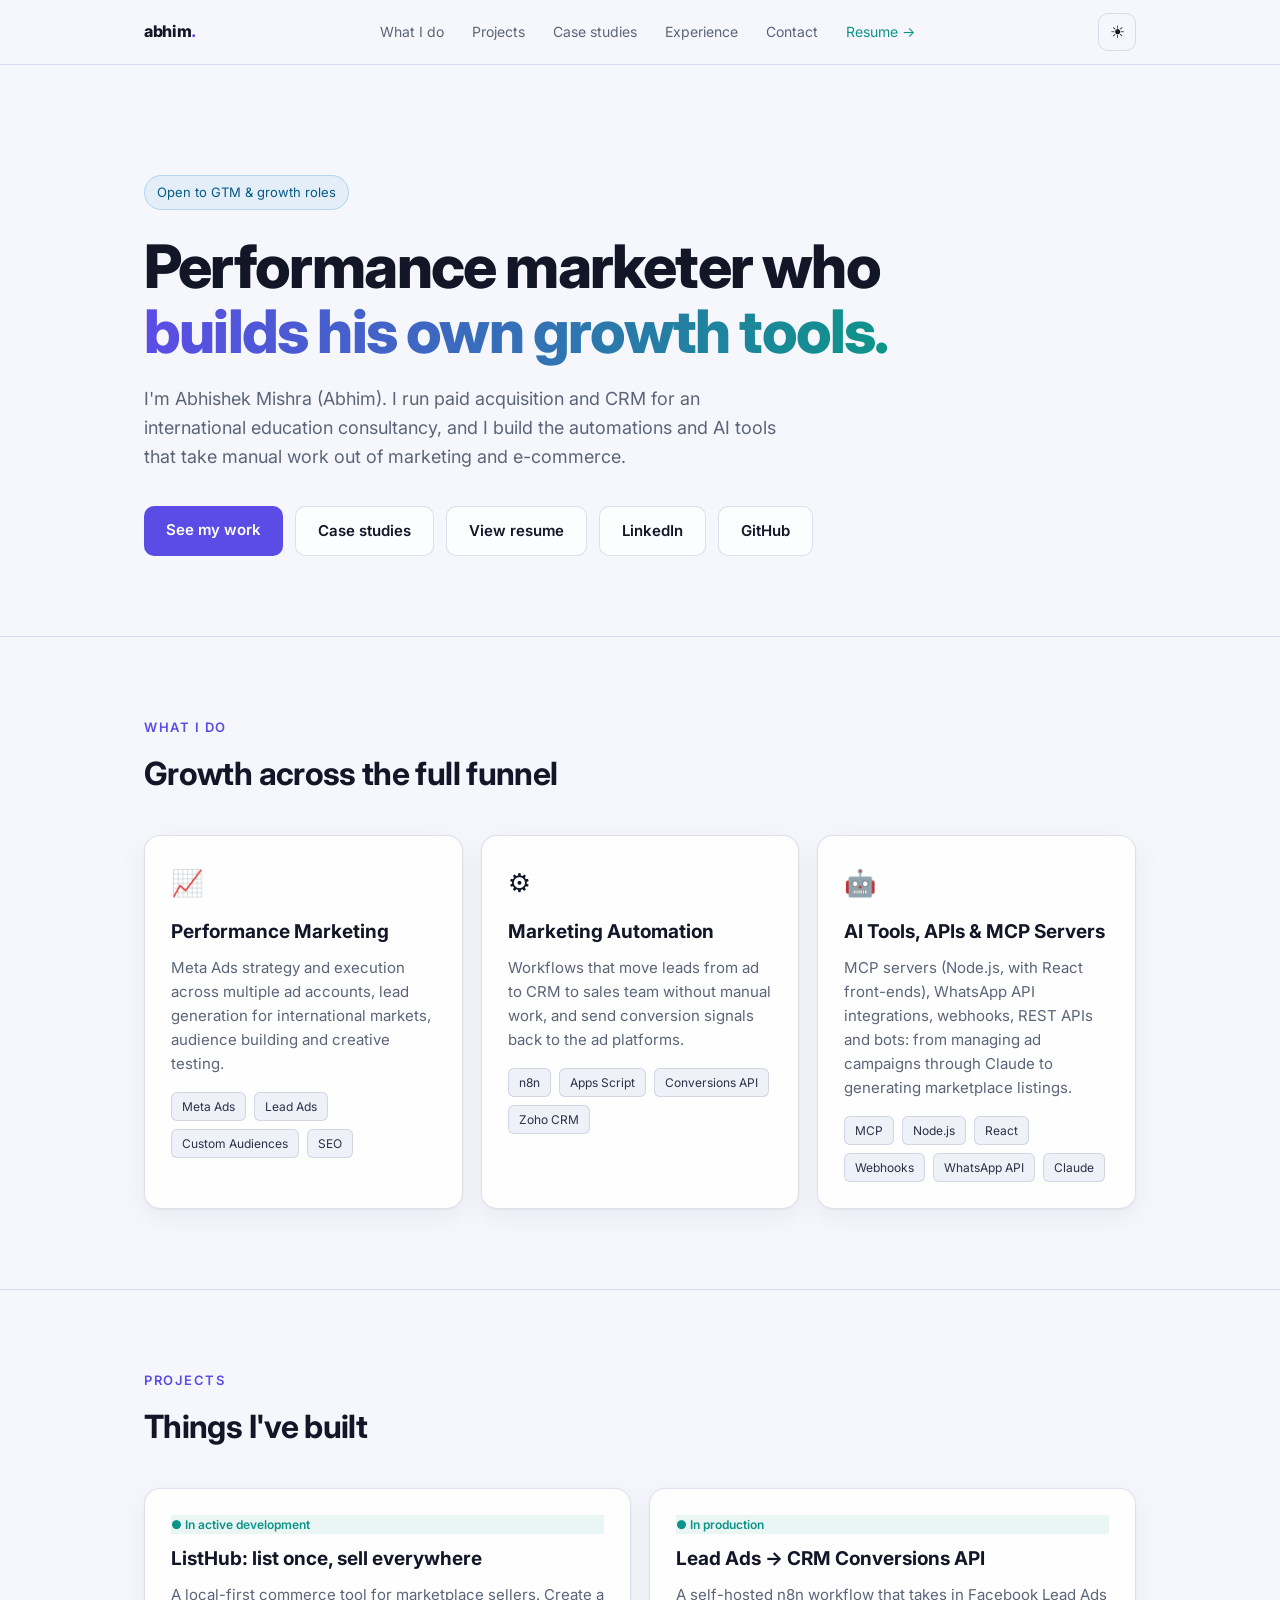
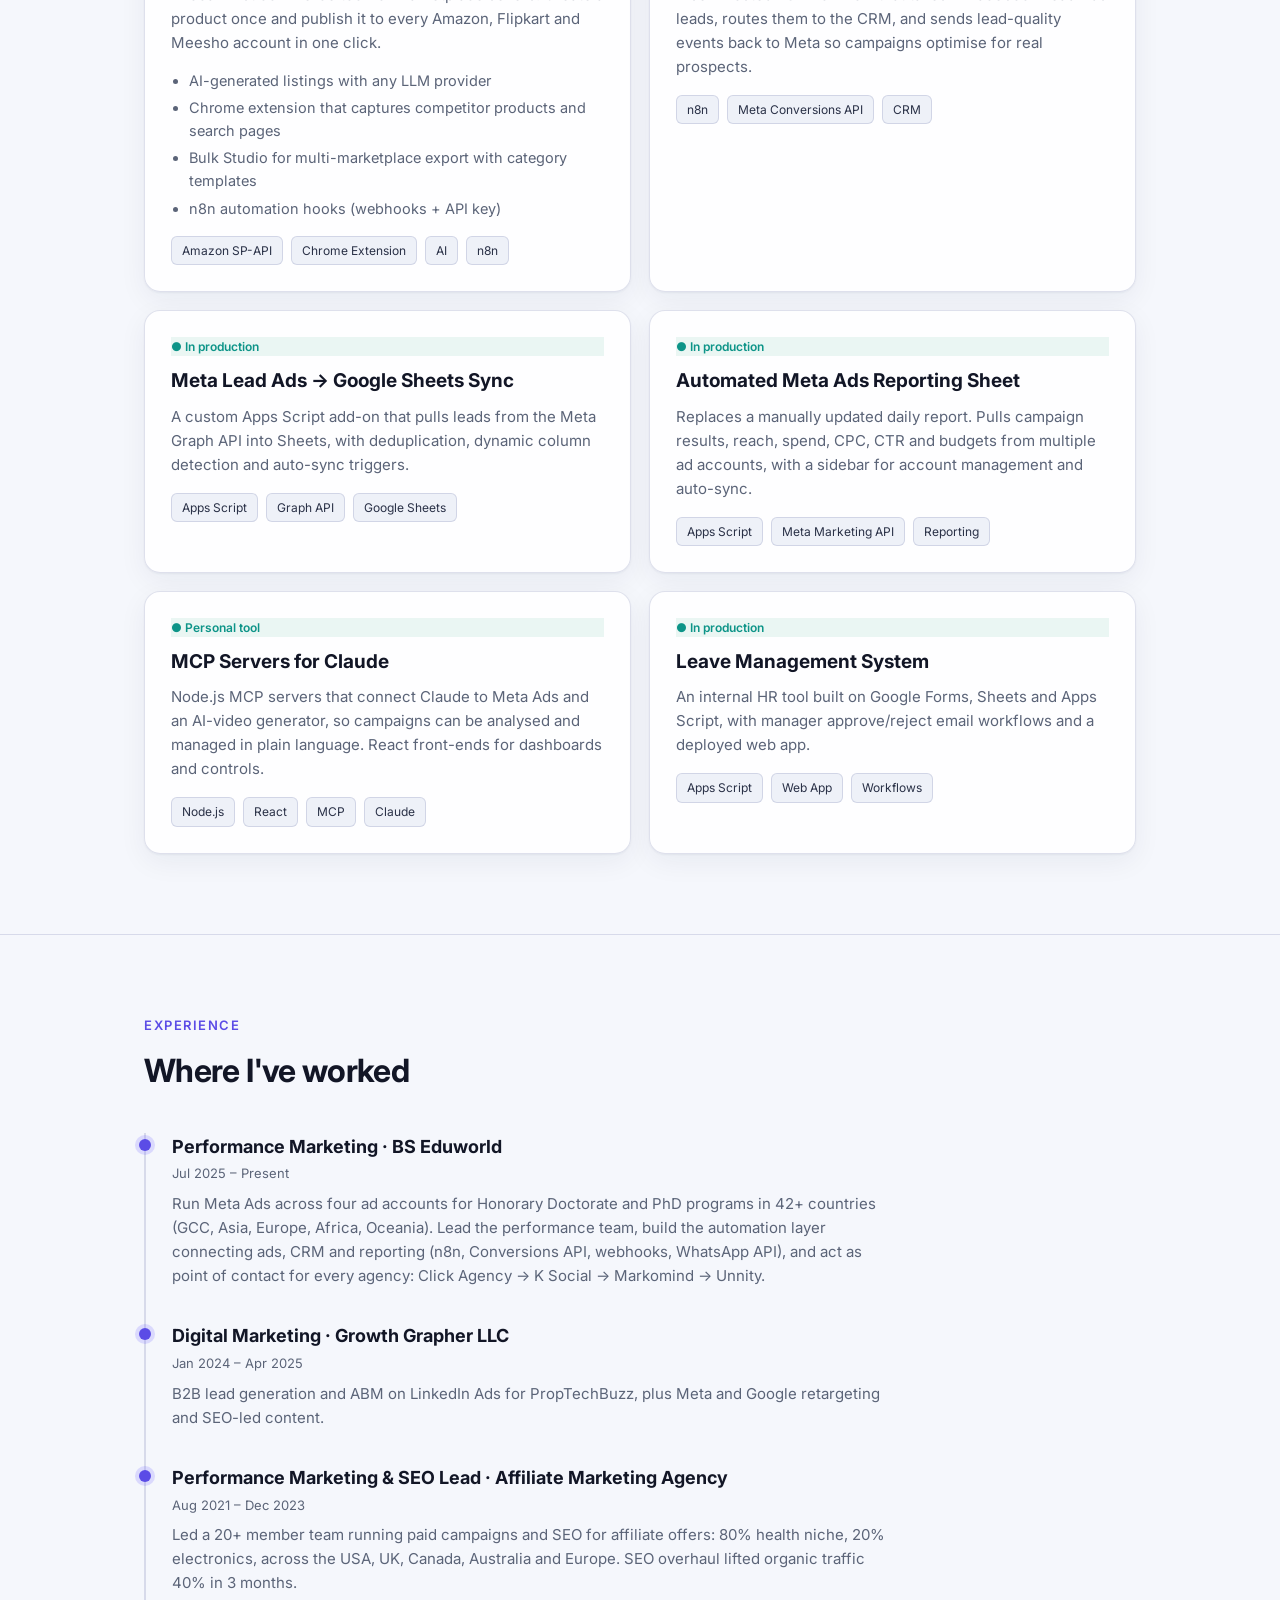
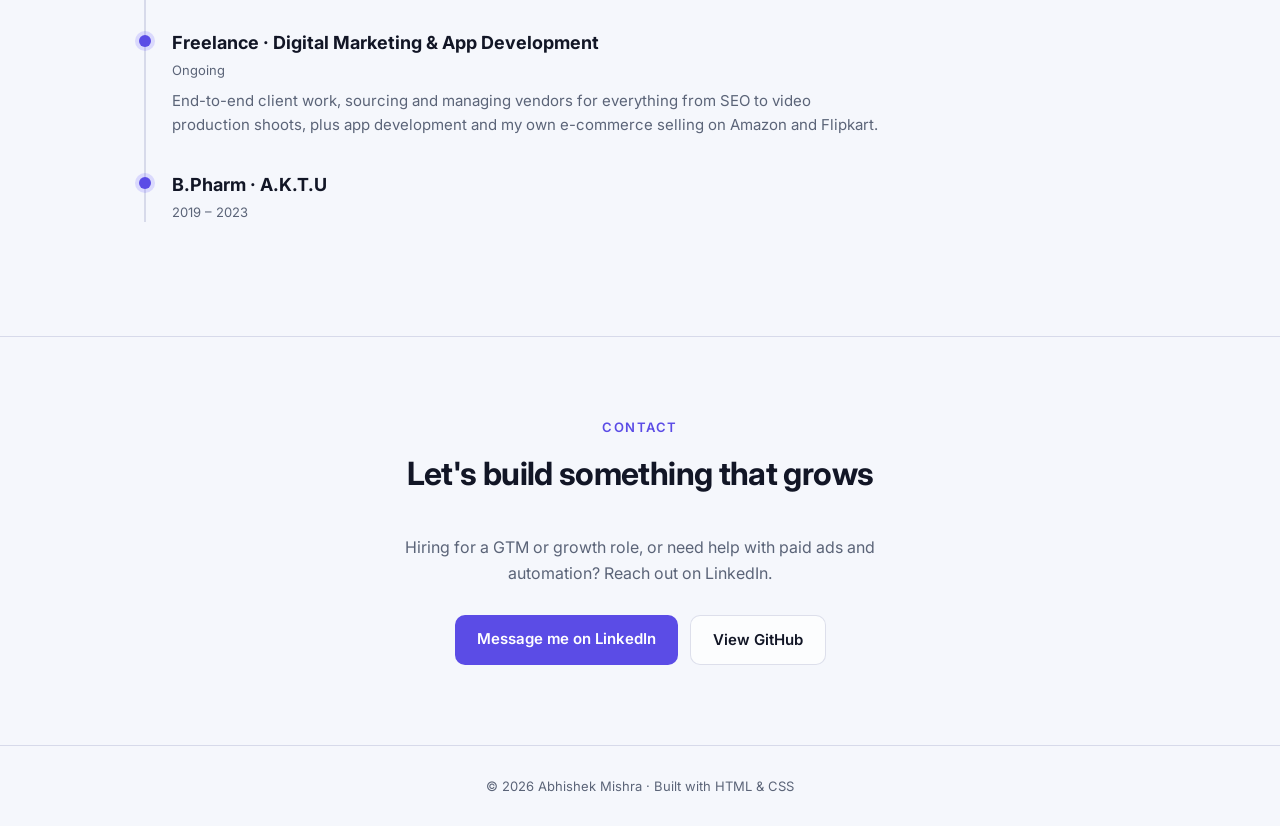
==== commit 4c2ade59: "Sync resume page, homepage, case study and README with updated resume Co-Authored-By: Claude Opus 5." ====
--- a/index.html
+++ b/index.html
@@ -170,9 +170,9 @@
       </div>
       <div class="card proj">
         <span class="status">● Personal tool</span>
-        <h3>Meta Ads MCP Server</h3>
-        <p>A local Node.js MCP server that connects Claude Desktop to Meta Ads, so campaigns can be analysed and managed in plain language.</p>
-        <div class="chips"><span class="chip">Node.js</span><span class="chip">MCP</span><span class="chip">Claude</span></div>
+        <h3>MCP Servers for Claude</h3>
+        <p>Node.js MCP servers that connect Claude to Meta Ads and an AI-video generator, so campaigns can be analysed and managed in plain language. React front-ends for dashboards and controls.</p>
+        <div class="chips"><span class="chip">Node.js</span><span class="chip">React</span><span class="chip">MCP</span><span class="chip">Claude</span></div>
       </div>
       <div class="card proj">
         <span class="status">● In production</span>
